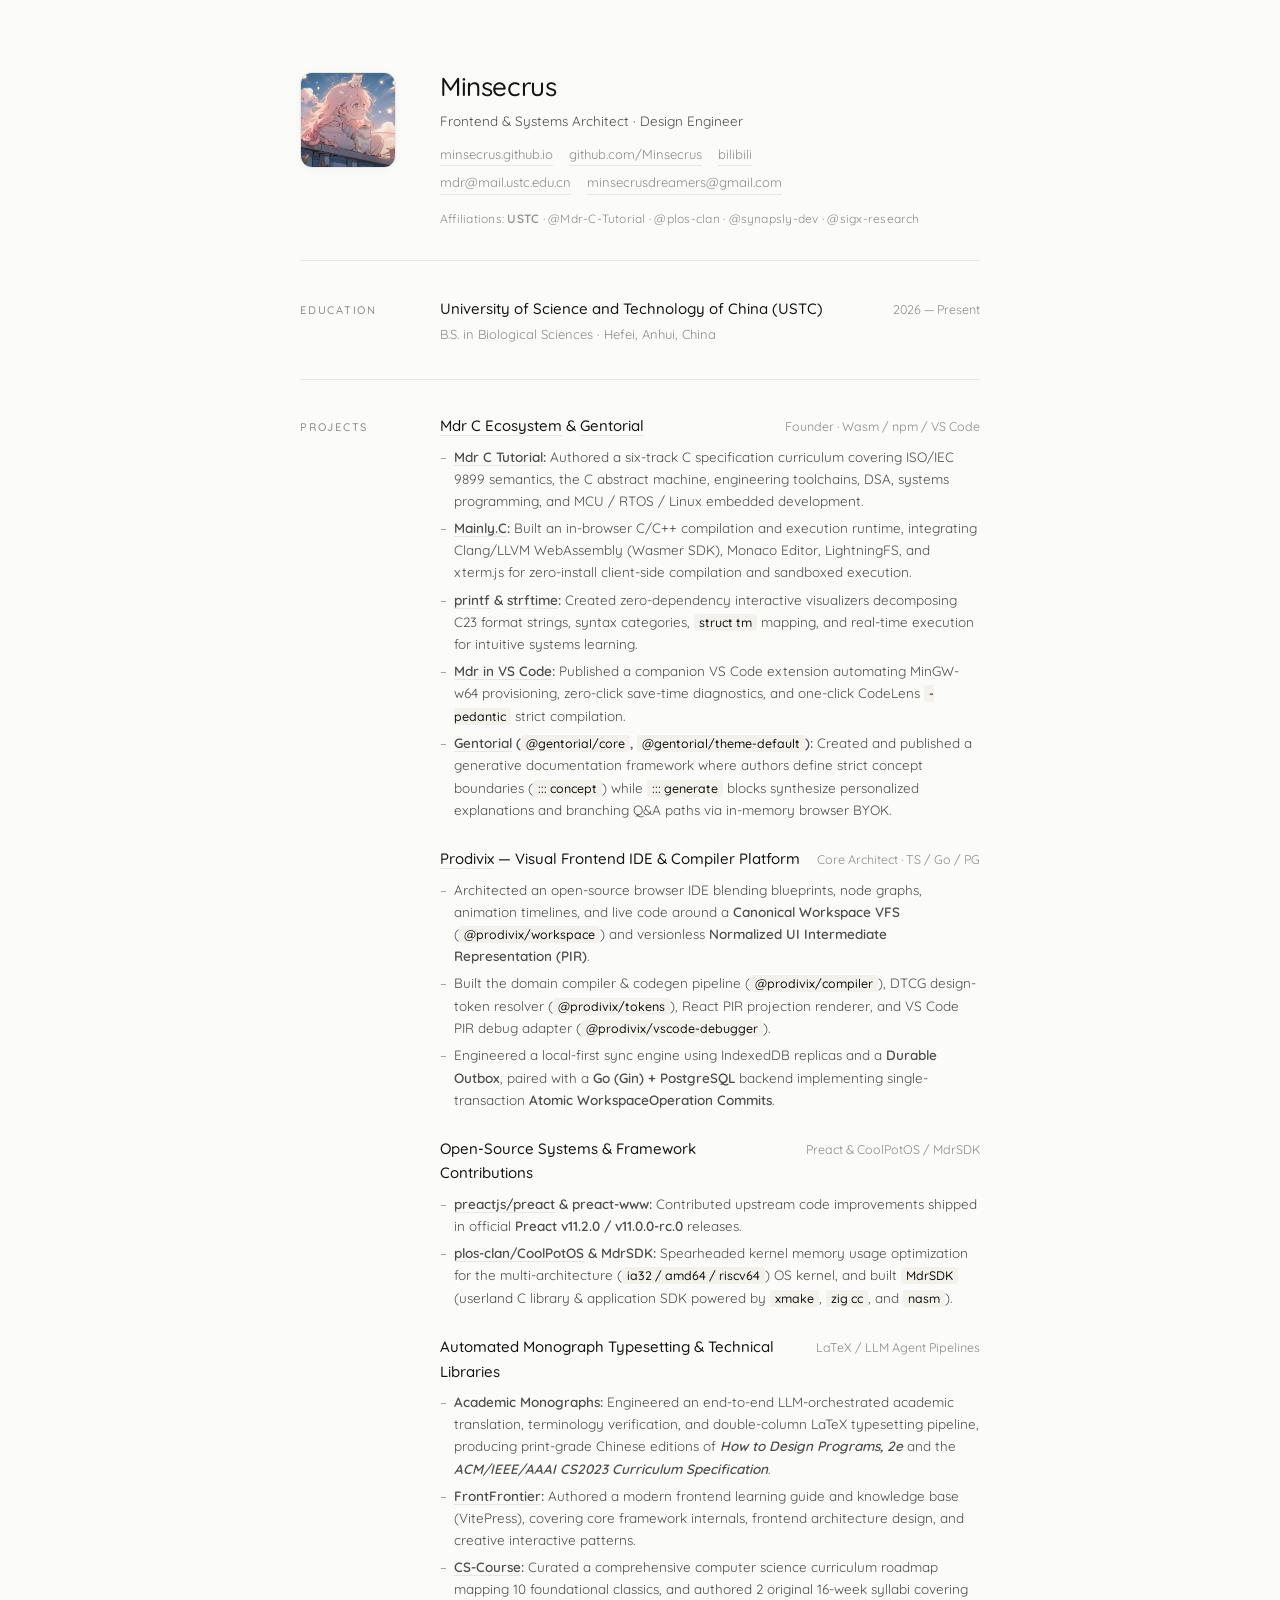
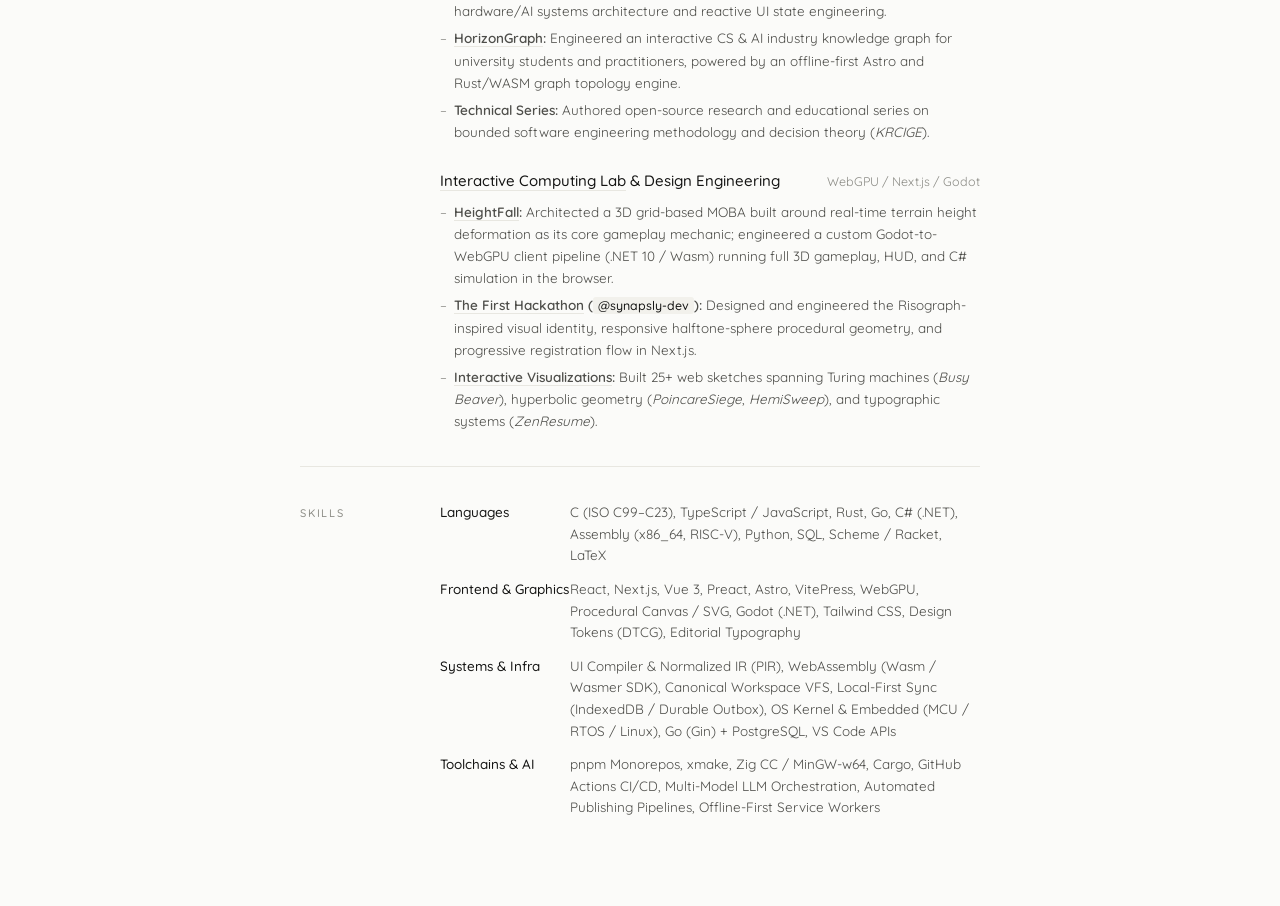
==== resume.html @ 726edc08 "feat: init minimalist resume with pages workflow and avatar" ====
<!doctype html>
<html lang="en">
  <head>
    <meta charset="UTF-8" />
    <meta name="viewport" content="width=device-width, initial-scale=1.0" />
    <title>Minsecrus — Curriculum Vitae</title>
    <link rel="preconnect" href="https://fonts.googleapis.com" />
    <link rel="preconnect" href="https://fonts.gstatic.com" crossorigin />
    <link
      href="https://fonts.googleapis.com/css2?family=Quicksand:wght@300;400;500;600&display=swap"
      rel="stylesheet"
    />
    <link rel="icon" type="image/svg+xml" href="favicon.svg" />
    <link rel="stylesheet" href="style.css" />
  </head>
  <body>
    <main>
      <header>
        <div class="avatar-wrap">
          <img src="avatar.jpg" alt="Minsecrus" class="avatar" />
        </div>
        <h1>Minsecrus</h1>
        <div class="subtitle">
          <span>Frontend &amp; Systems Architect &middot; Design Engineer</span>
          <span class="links">
            <a href="https://minsecrus.github.io" target="_blank" rel="noopener"
              >minsecrus.github.io</a
            >
            <a
              href="https://github.com/Minsecrus"
              target="_blank"
              rel="noopener"
              >github.com/Minsecrus</a
            >
            <a
              href="https://space.bilibili.com/1321913237"
              target="_blank"
              rel="noopener"
              >bilibili</a
            >
          </span>
        </div>
        <div class="contact-links">
          <a href="mailto:mdr&#64;mail.ustc.edu.cn">mdr&#64;mail.ustc.edu.cn</a>
          <a href="mailto:minsecrusdreamers&#64;gmail.com">minsecrusdreamers&#64;gmail.com</a>
        </div>
        <div class="org-badges">
          Affiliations: <strong>USTC</strong> &middot; &#64;Mdr-C-Tutorial &middot;
          &#64;plos-clan &middot; &#64;synapsly-dev &middot; &#64;sigx-research
        </div>
      </header>

      <!-- 01. EDUCATION -->
      <section>
        <div class="section-label">Education</div>
        <div>
          <div class="entry-head">
            <span class="entry-title"
              >University of Science and Technology of China (USTC)</span
            >
            <span class="entry-meta">2026 — Present</span>
          </div>
          <div class="entry-sub">
            B.S. in Biological Sciences &middot; Hefei, Anhui, China
          </div>
        </div>
      </section>

      <!-- 02. SELECTED PROJECTS -->
      <section>
        <div class="section-label">Projects</div>
        <div class="entries">
          <!-- Project 1: Mdr C Ecosystem & Gentorial -->
          <div>
            <div class="entry-head">
              <span class="entry-title">
                <a
                  href="https://github.com/Mdr-C-Tutorial/C"
                  target="_blank"
                  rel="noopener"
                  >Mdr C Ecosystem</a
                >
                &amp;
                <a
                  href="https://github.com/gentorial/gentorial"
                  target="_blank"
                  rel="noopener"
                  >Gentorial</a
                >
              </span>
              <span class="entry-meta"
                >Founder &middot; Wasm / npm / VS Code</span
              >
            </div>
            <ul class="entry-bullets">
              <li>
                <strong
                  ><a
                    href="https://mdr-c-tutorial.github.io/C"
                    target="_blank"
                    rel="noopener"
                    >Mdr C Tutorial</a
                  >:</strong
                >
                Authored a six-track C specification curriculum covering ISO/IEC
                9899 semantics, the C abstract machine, engineering toolchains,
                DSA, systems programming, and MCU / RTOS / Linux embedded
                development.
              </li>
              <li>
                <strong
                  ><a
                    href="https://minsecrus.github.io/Mainly.C/"
                    target="_blank"
                    rel="noopener"
                    >Mainly.C</a
                  >:</strong
                >
                Built an in-browser C/C++ compilation and execution runtime,
                integrating Clang/LLVM WebAssembly (Wasmer SDK), Monaco Editor,
                LightningFS, and xterm.js for zero-install client-side
                compilation and sandboxed execution.
              </li>
              <li>
                <strong
                  ><a
                    href="https://minsecrus.github.io/printf"
                    target="_blank"
                    rel="noopener"
                    >printf</a
                  >
                  &amp;
                  <a
                    href="https://minsecrus.github.io/strftime"
                    target="_blank"
                    rel="noopener"
                    >strftime</a
                  >:</strong
                >
                Created zero-dependency interactive visualizers decomposing C23
                format strings, syntax categories,
                <code>struct tm</code> mapping, and real-time execution for
                intuitive systems learning.
              </li>
              <li>
                <strong
                  ><a
                    href="https://github.com/Mdr-C-Tutorial/Mdr-in-VS-Code"
                    target="_blank"
                    rel="noopener"
                    >Mdr in VS Code</a
                  >:</strong
                >
                Published a companion VS Code extension automating MinGW-w64
                provisioning, zero-click save-time diagnostics, and one-click
                CodeLens <code>-pedantic</code> strict compilation.
              </li>
              <li>
                <strong
                  ><a
                    href="https://gentorial.github.io/gentorial/"
                    target="_blank"
                    rel="noopener"
                    >Gentorial</a
                  >
                  (<code>&#64;gentorial/core</code>,
                  <code>&#64;gentorial/theme-default</code>):</strong
                >
                Created and published a generative documentation framework where
                authors define strict concept boundaries (<code
                  >::: concept</code
                >) while <code>::: generate</code> blocks synthesize
                personalized explanations and branching Q&A paths via in-memory
                browser BYOK.
              </li>
            </ul>
          </div>

          <!-- Project 2: Prodivix -->
          <div>
            <div class="entry-head">
              <span class="entry-title">
                <a
                  href="https://github.com/prodivix/prodivix"
                  target="_blank"
                  rel="noopener"
                  >Prodivix</a
                >
                &mdash; Visual Frontend IDE &amp; Compiler Platform
              </span>
              <span class="entry-meta"
                >Core Architect &middot; TS / Go / PG</span
              >
            </div>
            <ul class="entry-bullets">
              <li>
                Architected an open-source browser IDE blending blueprints, node
                graphs, animation timelines, and live code around a
                <strong>Canonical Workspace VFS</strong>
                (<code>&#64;prodivix/workspace</code>) and versionless
                <strong>Normalized UI Intermediate Representation (PIR)</strong
                >.
              </li>
              <li>
                Built the domain compiler &amp; codegen pipeline
                (<code>&#64;prodivix/compiler</code>), DTCG design-token resolver
                (<code>&#64;prodivix/tokens</code>), React PIR projection renderer,
                and VS Code PIR debug adapter
                (<code>&#64;prodivix/vscode-debugger</code>).
              </li>
              <li>
                Engineered a local-first sync engine using IndexedDB replicas
                and a <strong>Durable Outbox</strong>, paired with a
                <strong>Go (Gin) + PostgreSQL</strong> backend implementing
                single-transaction
                <strong>Atomic WorkspaceOperation Commits</strong>.
              </li>
            </ul>
          </div>

          <!-- Project 3: Open-Source Contributions (Preact & CoolPotOS) -->
          <div>
            <div class="entry-head">
              <span class="entry-title">
                Open-Source Systems &amp; Framework Contributions
              </span>
              <span class="entry-meta">Preact &amp; CoolPotOS / MdrSDK</span>
            </div>
            <ul class="entry-bullets">
              <li>
                <strong
                  ><a
                    href="https://github.com/preactjs/preact"
                    target="_blank"
                    rel="noopener"
                    >preactjs/preact</a
                  >
                  &amp; preact-www:</strong
                >
                Contributed upstream code improvements shipped in official
                <strong>Preact v11.2.0 / v11.0.0-rc.0</strong> releases.
              </li>
              <li>
                <strong
                  ><a
                    href="https://github.com/plos-clan/CoolPotOS"
                    target="_blank"
                    rel="noopener"
                    >plos-clan/CoolPotOS</a
                  >
                  &amp; MdrSDK:</strong
                >
                Spearheaded kernel memory usage optimization for the
                multi-architecture (<code>ia32 / amd64 / riscv64</code>) OS
                kernel, and built <code>MdrSDK</code> (userland C library &amp;
                application SDK powered by <code>xmake</code>,
                <code>zig cc</code>, and <code>nasm</code>).
              </li>
            </ul>
          </div>

          <!-- Project 4: Automated Monograph Typesetting & Knowledge Libraries -->
          <div>
            <div class="entry-head">
              <span class="entry-title">
                Automated Monograph Typesetting &amp; Technical Libraries
              </span>
              <span class="entry-meta">LaTeX / LLM Agent Pipelines</span>
            </div>
            <ul class="entry-bullets">
              <li>
                <strong>Academic Monographs:</strong> Engineered an end-to-end
                LLM-orchestrated academic translation, terminology verification,
                and double-column LaTeX typesetting pipeline, producing
                print-grade Chinese editions of
                <strong><em>How to Design Programs, 2e</em></strong> and the
                <strong><em>ACM/IEEE/AAAI CS2023 Curriculum Specification</em></strong>.
              </li>
              <li>
                <strong
                  ><a
                    href="https://minsecrus.github.io/FrontFrontier/"
                    target="_blank"
                    rel="noopener"
                    >FrontFrontier</a
                  >:</strong
                >
                Authored a modern frontend learning guide and knowledge base
                (VitePress), covering core framework internals, frontend
                architecture design, and creative interactive patterns.
              </li>
              <li>
                <strong
                  ><a
                    href="https://minsecrus.github.io/CS-Course/"
                    target="_blank"
                    rel="noopener"
                    >CS-Course</a
                  >:</strong
                >
                Curated a comprehensive computer science curriculum roadmap
                mapping 10 foundational classics, and authored 2 original
                16-week syllabi covering hardware/AI systems architecture and
                reactive UI state engineering.
              </li>
              <li>
                <strong
                  ><a
                    href="https://mdr-tutorials.github.io/HorizonGraph/"
                    target="_blank"
                    rel="noopener"
                    >HorizonGraph</a
                  >:</strong
                >
                Engineered an interactive CS &amp; AI industry knowledge graph
                for university students and practitioners, powered by an
                offline-first Astro and Rust/WASM graph topology engine.
              </li>
              <li>
                <strong>Technical Series:</strong> Authored open-source research
                and educational series on bounded software engineering methodology
                and decision theory (<em>KRCIGE</em>).
              </li>
            </ul>
          </div>

          <!-- Project 5: Design Engineering & Interactive Computing Sketches -->
          <div>
            <div class="entry-head">
              <span class="entry-title">
                <a
                  href="https://minsecrus.github.io"
                  target="_blank"
                  rel="noopener"
                  >Interactive Computing Lab</a
                >
                &amp; Design Engineering
              </span>
              <span class="entry-meta">WebGPU / Next.js / Godot</span>
            </div>
            <ul class="entry-bullets">
              <li>
                <strong
                  ><a
                    href="https://minsecrus.github.io/HeightFall/"
                    target="_blank"
                    rel="noopener"
                    >HeightFall</a
                  >:</strong
                >
                Architected a 3D grid-based MOBA built around real-time terrain
                height deformation as its core gameplay mechanic; engineered a
                custom Godot-to-WebGPU client pipeline (.NET 10 / Wasm) running
                full 3D gameplay, HUD, and C# simulation in the browser.
              </li>
              <li>
                <strong
                  ><a
                    href="https://github.com/synapsly-dev"
                    target="_blank"
                    rel="noopener"
                    >The First Hackathon</a
                  >
                  (<code>&#64;synapsly-dev</code>):</strong
                >
                Designed and engineered the Risograph-inspired visual identity,
                responsive halftone-sphere procedural geometry, and progressive
                registration flow in Next.js.
              </li>
              <li>
                <strong
                  ><a
                    href="https://minsecrus.github.io"
                    target="_blank"
                    rel="noopener"
                    >Interactive Visualizations</a
                  >:</strong
                >
                Built 25+ web sketches spanning Turing machines (<em>Busy Beaver</em>),
                hyperbolic geometry (<em>PoincareSiege</em>, <em>HemiSweep</em>),
                and typographic systems (<em>ZenResume</em>).
              </li>
            </ul>
          </div>
        </div>
      </section>

      <!-- 03. SKILLS -->
      <section>
        <div class="section-label">Skills</div>
        <div class="skills-list">
          <div class="skill-row">
            <span class="skill-cat">Languages</span>
            <span class="skill-items"
              >C (ISO C99–C23), TypeScript / JavaScript, Rust, Go, C# (.NET),
              Assembly (x86_64, RISC-V), Python, SQL, Scheme / Racket,
              LaTeX</span
            >
          </div>
          <div class="skill-row">
            <span class="skill-cat">Frontend &amp; Graphics</span>
            <span class="skill-items"
              >React, Next.js, Vue 3, Preact, Astro, VitePress, WebGPU,
              Procedural Canvas / SVG, Godot (.NET), Tailwind CSS, Design Tokens
              (DTCG), Editorial Typography</span
            >
          </div>
          <div class="skill-row">
            <span class="skill-cat">Systems &amp; Infra</span>
            <span class="skill-items"
              >UI Compiler &amp; Normalized IR (PIR), WebAssembly (Wasm / Wasmer
              SDK), Canonical Workspace VFS, Local-First Sync (IndexedDB /
              Durable Outbox), OS Kernel &amp; Embedded (MCU / RTOS / Linux), Go
              (Gin) + PostgreSQL, VS Code APIs</span
            >
          </div>
          <div class="skill-row">
            <span class="skill-cat">Toolchains &amp; AI</span>
            <span class="skill-items"
              >pnpm Monorepos, xmake, Zig CC / MinGW-w64, Cargo, GitHub Actions
              CI/CD, Multi-Model LLM Orchestration, Automated Publishing
              Pipelines, Offline-First Service Workers</span
            >
          </div>
        </div>
      </section>
    </main>
  </body>
</html>
---- style.css ----
:root {
  --bg: #FBFBF9;
  --ink: #141413;
  --body: #4E4E4A;
  --muted: #8C8C86;
  --line: #E8E7E1;
  --code-bg: #F2F1EC;
}

* {
  box-sizing: border-box;
  margin: 0;
  padding: 0;
}

html, body {
  background-color: var(--bg);
  color: var(--ink);
  font-family: 'Quicksand', sans-serif;
  font-weight: 400;
  font-size: 14px;
  line-height: 1.64;
  font-variant-numeric: tabular-nums;
  -webkit-font-smoothing: antialiased;
  -moz-osx-font-smoothing: grayscale;
}

body {
  padding: 72px 28px 88px;
  display: flex;
  justify-content: center;
}

main {
  width: 100%;
  max-width: 680px;
}

/* Header */
header {
  display: grid;
  grid-template-columns: 140px 1fr;
  align-items: start;
  padding-bottom: 32px;
  border-bottom: 1px solid var(--line);
  margin-bottom: 36px;
}

.avatar-wrap {
  grid-column: 1;
  grid-row: 1 / span 4;
}

.avatar {
  width: 96px;
  height: 96px;
  border-radius: 12px;
  object-fit: cover;
  display: block;
  border: 1px solid var(--line);
  box-shadow: 0 2px 8px rgba(20, 20, 19, 0.04);
}

h1 {
  grid-column: 2;
  font-size: 26px;
  font-weight: 500;
  letter-spacing: -0.015em;
  color: var(--ink);
  line-height: 1.15;
}

.subtitle {
  grid-column: 2;
  margin-top: 8px;
  font-size: 13.5px;
  color: var(--body);
  display: flex;
  flex-wrap: wrap;
  justify-content: space-between;
  align-items: baseline;
  gap: 12px;
}

.contact-links {
  grid-column: 2;
  margin-top: 6px;
  font-size: 13px;
  color: var(--muted);
  display: flex;
  flex-wrap: wrap;
  gap: 16px;
}

.org-badges {
  grid-column: 2;
  margin-top: 14px;
  font-size: 12px;
  color: var(--muted);
  letter-spacing: 0.02em;
}

.links {
  display: flex;
  flex-wrap: wrap;
  gap: 16px;
  font-size: 13px;
  color: var(--muted);
}

a {
  color: inherit;
  text-decoration: none;
  border-bottom: 1px solid var(--line);
  transition: color 0.18s ease, border-color 0.18s ease;
}

a:hover {
  color: var(--ink);
  border-bottom-color: var(--ink);
}

strong {
  font-weight: 600;
}

code {
  font-family: 'Quicksand', sans-serif;
  font-weight: 500;
  font-size: 0.92em;
  background: var(--code-bg);
  padding: 1px 5px;
  border-radius: 3px;
  color: var(--ink);
}

/* Sections */
section {
  display: grid;
  grid-template-columns: 140px 1fr;
  align-items: baseline;
  padding-bottom: 34px;
  margin-bottom: 34px;
  border-bottom: 1px solid var(--line);
}

section:last-of-type {
  border-bottom: none;
  margin-bottom: 0;
  padding-bottom: 0;
}

.section-label {
  font-size: 11px;
  font-weight: 500;
  text-transform: uppercase;
  letter-spacing: 0.16em;
  color: var(--muted);
  user-select: none;
}

.entries {
  display: grid;
  gap: 26px;
}

.entry-head {
  display: flex;
  justify-content: space-between;
  align-items: baseline;
  gap: 16px;
}

.entry-title {
  font-size: 15px;
  font-weight: 500;
  color: var(--ink);
}

.entry-meta {
  font-size: 12.5px;
  color: var(--muted);
  white-space: nowrap;
}

.entry-sub {
  font-size: 13px;
  color: var(--muted);
  margin-top: 2px;
}

.entry-desc {
  margin-top: 7px;
  font-size: 13.5px;
  color: var(--body);
  line-height: 1.68;
}

.entry-bullets {
  margin-top: 7px;
  display: grid;
  gap: 5px;
  list-style: none;
  font-size: 13.5px;
  color: var(--body);
}

.entry-bullets li {
  position: relative;
  padding-left: 14px;
}

.entry-bullets li::before {
  content: "–";
  position: absolute;
  left: 0;
  color: var(--muted);
}

/* Skills Matrix */
.skills-list {
  display: grid;
  gap: 12px;
}

.skill-row {
  display: grid;
  grid-template-columns: 130px 1fr;
  align-items: baseline;
  font-size: 13.5px;
}

.skill-cat {
  color: var(--ink);
  font-weight: 500;
}

.skill-items {
  color: var(--body);
  line-height: 1.6;
}

/* Mobile Responsive */
@media (max-width: 600px) {
  body {
    padding: 40px 20px 56px;
  }
  header, section {
    grid-template-columns: 1fr;
    gap: 12px;
  }
  .avatar-wrap {
    grid-column: 1;
    grid-row: auto;
    margin-bottom: 4px;
  }
  .avatar {
    width: 76px;
    height: 76px;
  }
  h1, .subtitle, .contact-links, .org-badges {
    grid-column: 1;
  }
  .entry-head {
    flex-direction: column;
    gap: 2px;
  }
  .skill-row {
    grid-template-columns: 1fr;
    gap: 2px;
  }
}

/* Print / Single-Page A4 Optimization */
@media print {
  @page {
    size: A4 portrait;
    margin: 12mm 15mm;
  }
  html, body {
    background: #FFFFFF;
    font-size: 11.5px;
    line-height: 1.48;
    padding: 0;
  }
  main {
    max-width: 100%;
  }
  header {
    padding-bottom: 14px;
    margin-bottom: 16px;
  }
  .avatar {
    width: 68px;
    height: 68px;
  }
  h1 {
    font-size: 20px;
  }
  section {
    padding-bottom: 14px;
    margin-bottom: 14px;
  }
  .entries {
    gap: 12px;
  }
  .entry-title {
    font-size: 12.5px;
  }
  .entry-desc, .entry-bullets, .skill-row {
    font-size: 11.2px;
  }
  .skills-list {
    gap: 6px;
  }
}
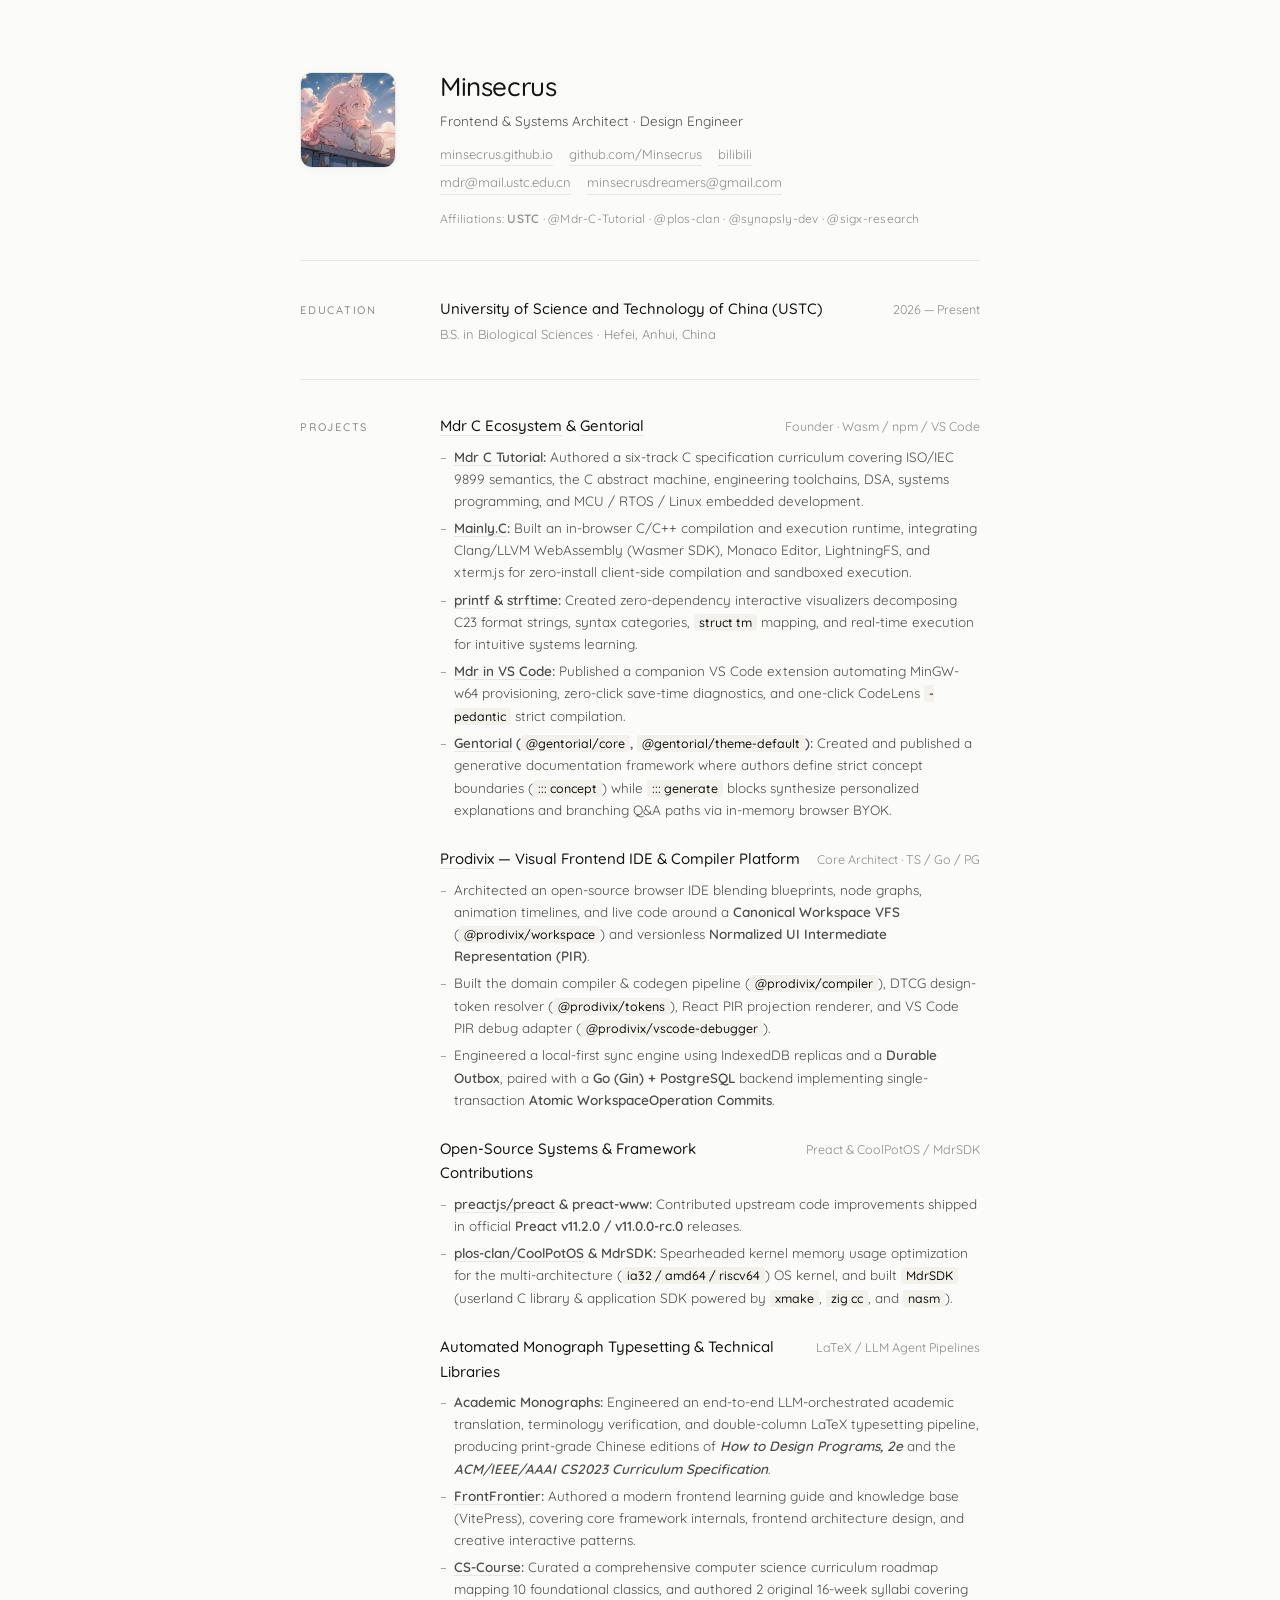
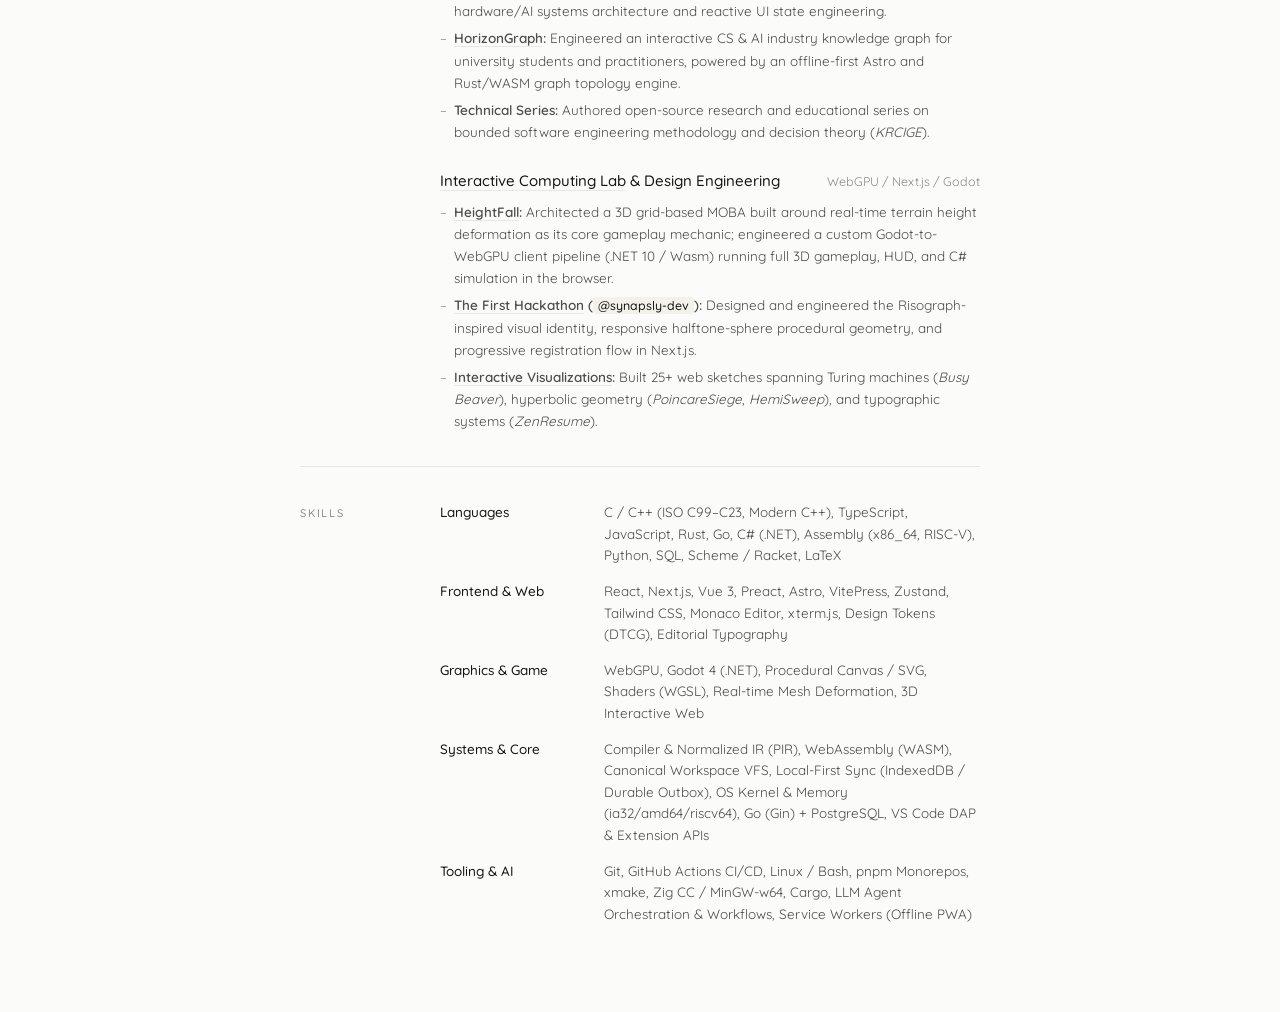
==== commit 7f5bf0c4: "fix: refine skills layout, fix column collision, and expand tech matrix" ====
--- a/resume.html
+++ b/resume.html
@@ -392,34 +392,41 @@
           <div class="skill-row">
             <span class="skill-cat">Languages</span>
             <span class="skill-items"
-              >C (ISO C99–C23), TypeScript / JavaScript, Rust, Go, C# (.NET),
-              Assembly (x86_64, RISC-V), Python, SQL, Scheme / Racket,
-              LaTeX</span
+              >C / C++ (ISO C99–C23, Modern C++), TypeScript, JavaScript, Rust,
+              Go, C# (.NET), Assembly (x86_64, RISC-V), Python, SQL, Scheme /
+              Racket, LaTeX</span
             >
           </div>
           <div class="skill-row">
-            <span class="skill-cat">Frontend &amp; Graphics</span>
+            <span class="skill-cat">Frontend &amp; Web</span>
             <span class="skill-items"
-              >React, Next.js, Vue 3, Preact, Astro, VitePress, WebGPU,
-              Procedural Canvas / SVG, Godot (.NET), Tailwind CSS, Design Tokens
-              (DTCG), Editorial Typography</span
+              >React, Next.js, Vue 3, Preact, Astro, VitePress, Zustand,
+              Tailwind CSS, Monaco Editor, xterm.js, Design Tokens (DTCG),
+              Editorial Typography</span
             >
           </div>
           <div class="skill-row">
-            <span class="skill-cat">Systems &amp; Infra</span>
+            <span class="skill-cat">Graphics &amp; Game</span>
             <span class="skill-items"
-              >UI Compiler &amp; Normalized IR (PIR), WebAssembly (Wasm / Wasmer
-              SDK), Canonical Workspace VFS, Local-First Sync (IndexedDB /
-              Durable Outbox), OS Kernel &amp; Embedded (MCU / RTOS / Linux), Go
-              (Gin) + PostgreSQL, VS Code APIs</span
+              >WebGPU, Godot 4 (.NET), Procedural Canvas / SVG, Shaders (WGSL),
+              Real-time Mesh Deformation, 3D Interactive Web</span
             >
           </div>
           <div class="skill-row">
-            <span class="skill-cat">Toolchains &amp; AI</span>
+            <span class="skill-cat">Systems &amp; Core</span>
             <span class="skill-items"
-              >pnpm Monorepos, xmake, Zig CC / MinGW-w64, Cargo, GitHub Actions
-              CI/CD, Multi-Model LLM Orchestration, Automated Publishing
-              Pipelines, Offline-First Service Workers</span
+              >Compiler &amp; Normalized IR (PIR), WebAssembly (WASM), Canonical
+              Workspace VFS, Local-First Sync (IndexedDB / Durable Outbox), OS
+              Kernel &amp; Memory (ia32/amd64/riscv64), Go (Gin) + PostgreSQL,
+              VS Code DAP &amp; Extension APIs</span
+            >
+          </div>
+          <div class="skill-row">
+            <span class="skill-cat">Tooling &amp; AI</span>
+            <span class="skill-items"
+              >Git, GitHub Actions CI/CD, Linux / Bash, pnpm Monorepos, xmake,
+              Zig CC / MinGW-w64, Cargo, LLM Agent Orchestration &amp;
+              Workflows, Service Workers (Offline PWA)</span
             >
           </div>
         </div>
--- a/style.css
+++ b/style.css
@@ -220,12 +220,13 @@
 /* Skills Matrix */
 .skills-list {
   display: grid;
-  gap: 12px;
+  gap: 14px;
 }
 
 .skill-row {
   display: grid;
-  grid-template-columns: 130px 1fr;
+  grid-template-columns: 140px 1fr;
+  column-gap: 24px;
   align-items: baseline;
   font-size: 13.5px;
 }
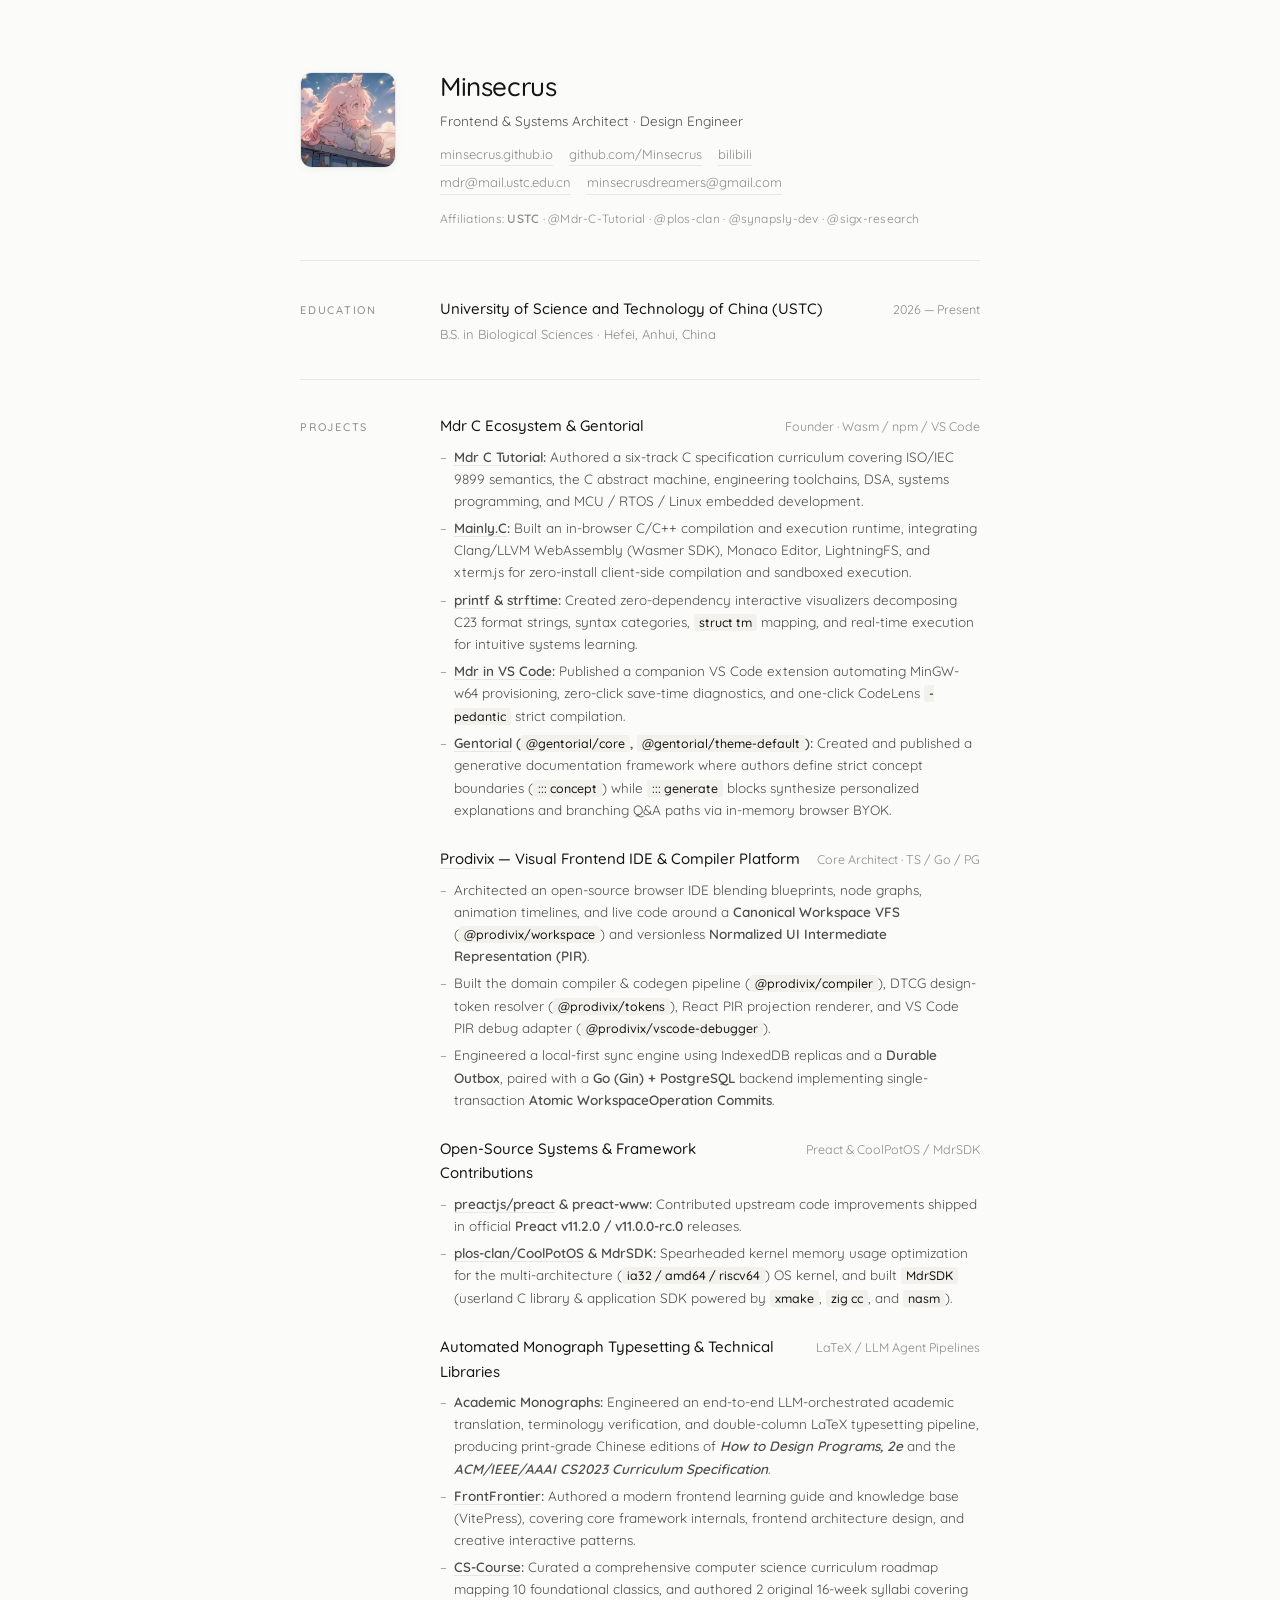
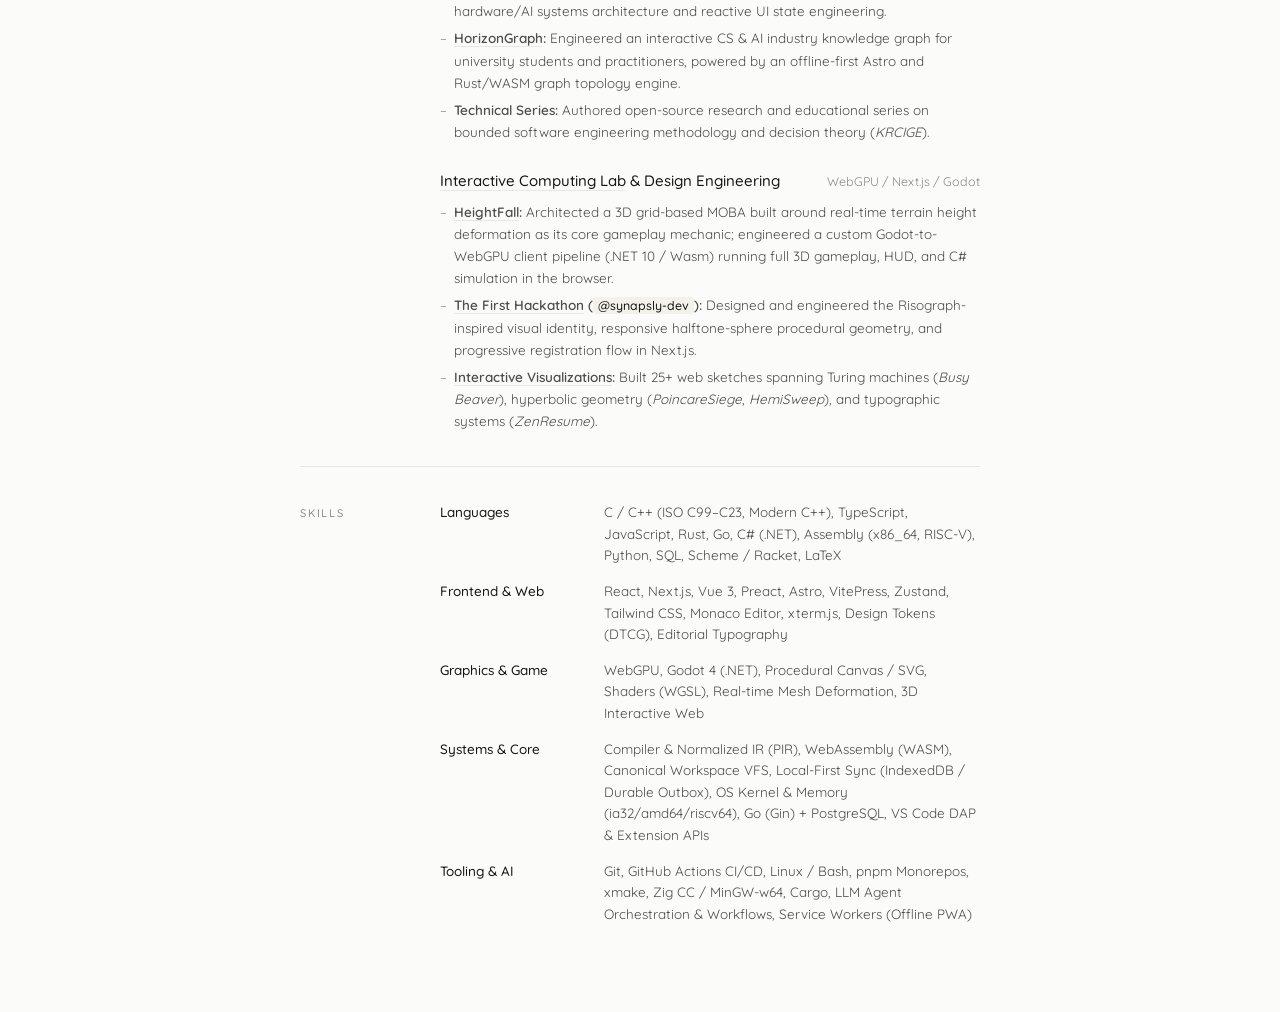
==== commit 62059ca5: "refactor: remove links from Mdr C Ecosystem & Gentorial entry title" ====
--- a/resume.html
+++ b/resume.html
@@ -74,19 +74,7 @@
           <div>
             <div class="entry-head">
               <span class="entry-title">
-                <a
-                  href="https://github.com/Mdr-C-Tutorial/C"
-                  target="_blank"
-                  rel="noopener"
-                  >Mdr C Ecosystem</a
-                >
-                &amp;
-                <a
-                  href="https://github.com/gentorial/gentorial"
-                  target="_blank"
-                  rel="noopener"
-                  >Gentorial</a
-                >
+                Mdr C Ecosystem &amp; Gentorial
               </span>
               <span class="entry-meta"
                 >Founder &middot; Wasm / npm / VS Code</span
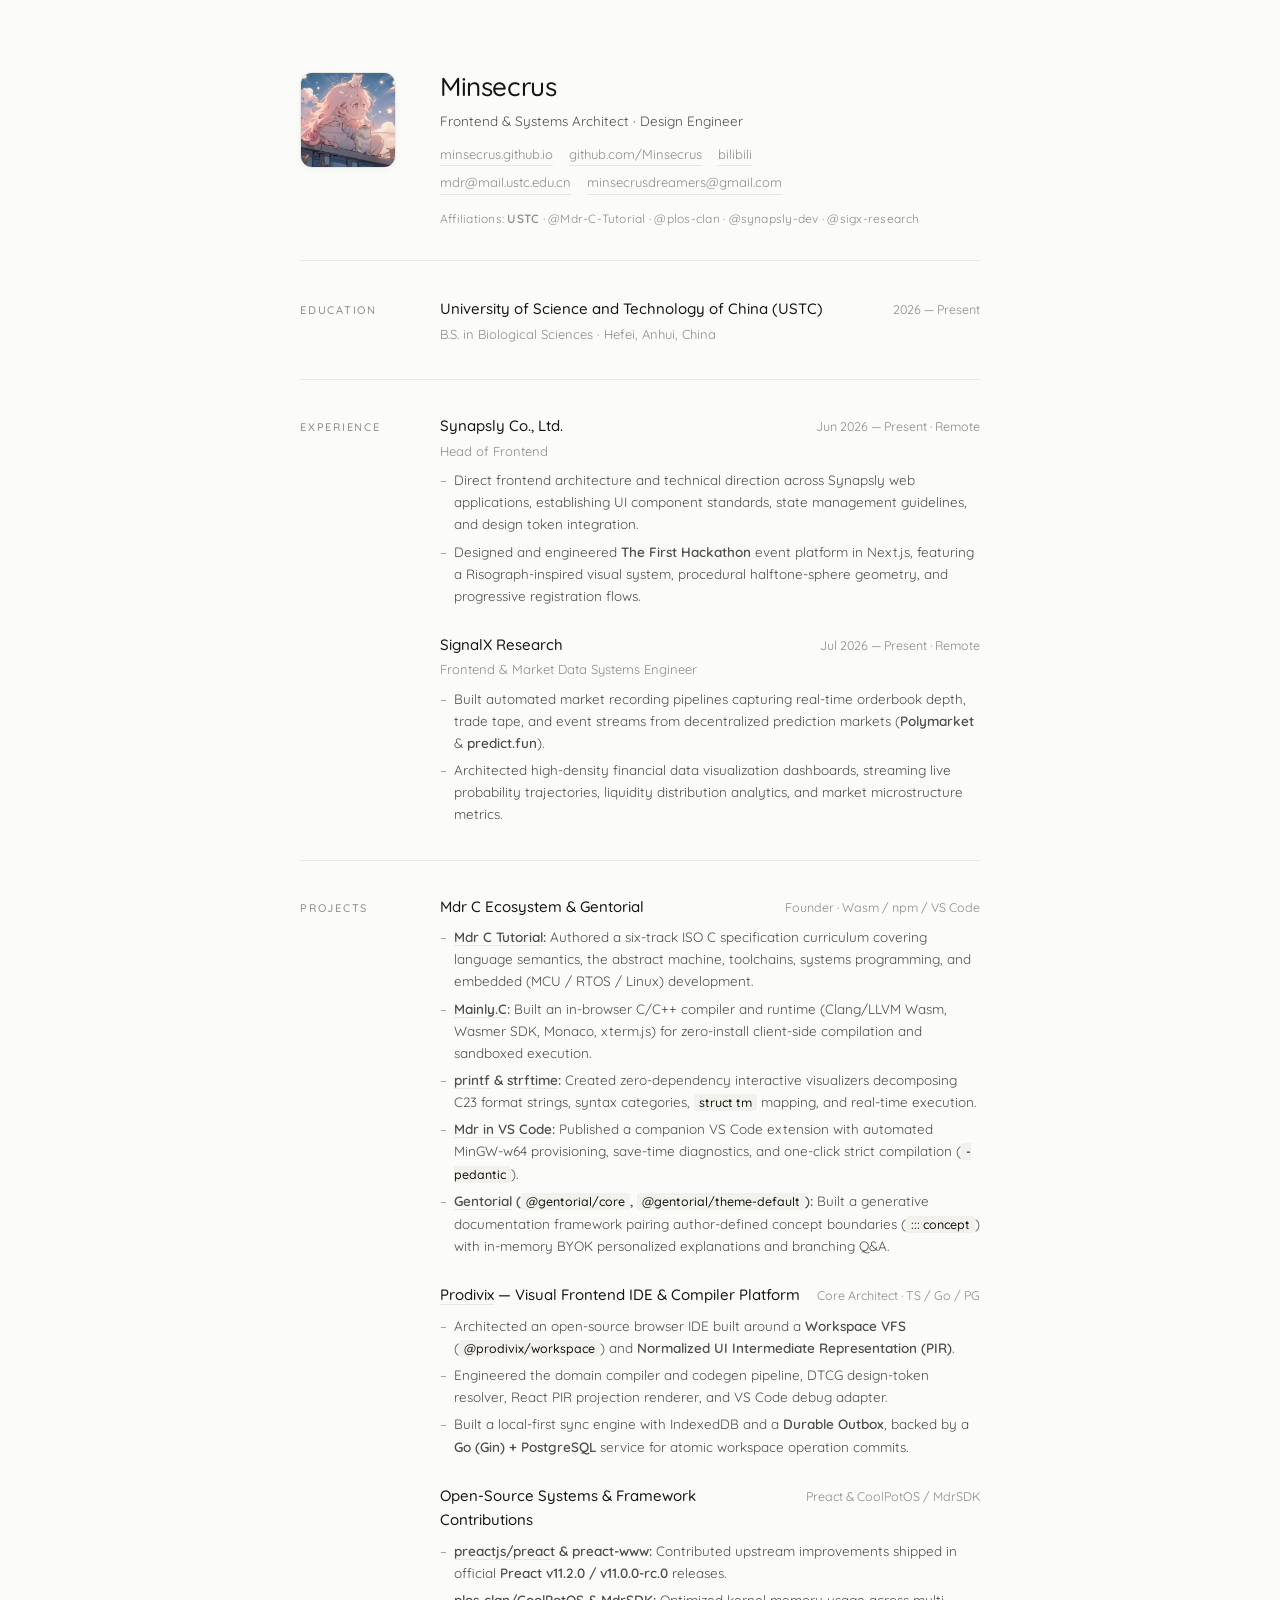
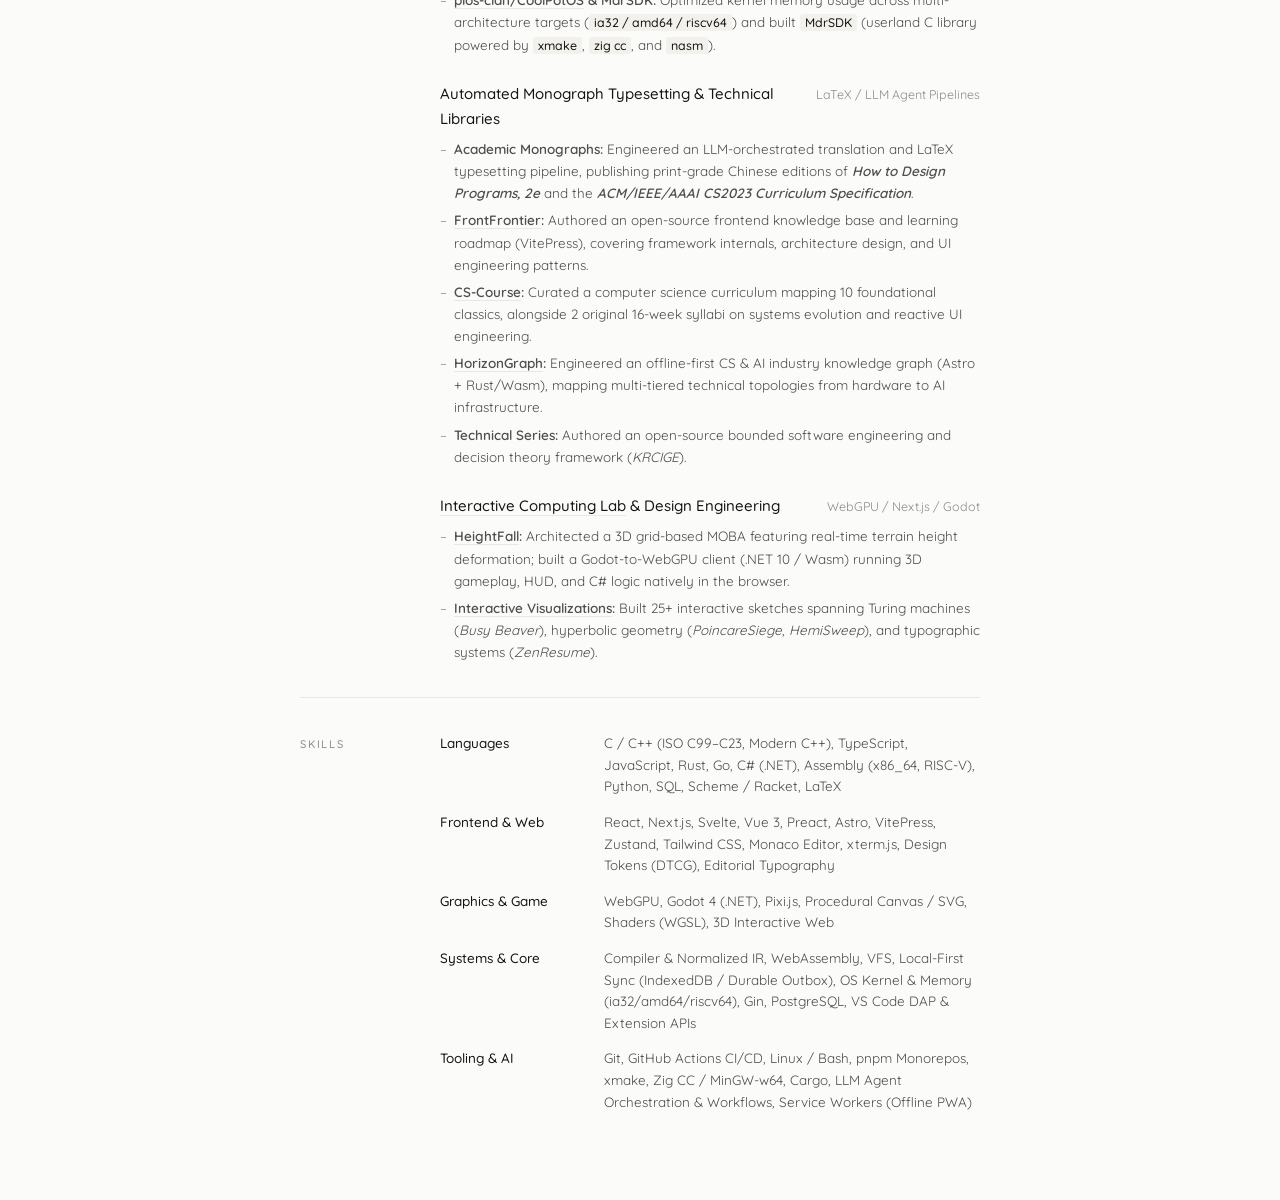
==== commit 12d533b1: "docs: add Experience section, refine Skills taxonomy, and trim project descriptions" ====
--- a/resume.html
+++ b/resume.html
@@ -66,7 +66,59 @@
         </div>
       </section>
 
-      <!-- 02. SELECTED PROJECTS -->
+      <!-- 02. EXPERIENCE -->
+      <section>
+        <div class="section-label">Experience</div>
+        <div class="entries">
+          <!-- Synapsly -->
+          <div>
+            <div class="entry-head">
+              <span class="entry-title">Synapsly Co., Ltd.</span>
+              <span class="entry-meta">Jun 2026 — Present &middot; Remote</span>
+            </div>
+            <div class="entry-sub">Head of Frontend</div>
+            <ul class="entry-bullets">
+              <li>
+                Direct frontend architecture and technical direction across
+                Synapsly web applications, establishing UI component standards,
+                state management guidelines, and design token integration.
+              </li>
+              <li>
+                Designed and engineered <strong>The First Hackathon</strong>
+                event platform in Next.js, featuring a Risograph-inspired visual
+                system, procedural halftone-sphere geometry, and progressive
+                registration flows.
+              </li>
+            </ul>
+          </div>
+
+          <!-- SignalX Research -->
+          <div>
+            <div class="entry-head">
+              <span class="entry-title">SignalX Research</span>
+              <span class="entry-meta">Jul 2026 — Present &middot; Remote</span>
+            </div>
+            <div class="entry-sub">
+              Frontend &amp; Market Data Systems Engineer
+            </div>
+            <ul class="entry-bullets">
+              <li>
+                Built automated market recording pipelines capturing real-time
+                orderbook depth, trade tape, and event streams from decentralized
+                prediction markets (<strong>Polymarket</strong> &amp;
+                <strong>predict.fun</strong>).
+              </li>
+              <li>
+                Architected high-density financial data visualization
+                dashboards, streaming live probability trajectories, liquidity
+                distribution analytics, and market microstructure metrics.
+              </li>
+            </ul>
+          </div>
+        </div>
+      </section>
+
+      <!-- 03. SELECTED PROJECTS -->
       <section>
         <div class="section-label">Projects</div>
         <div class="entries">
@@ -90,10 +142,9 @@
                     >Mdr C Tutorial</a
                   >:</strong
                 >
-                Authored a six-track C specification curriculum covering ISO/IEC
-                9899 semantics, the C abstract machine, engineering toolchains,
-                DSA, systems programming, and MCU / RTOS / Linux embedded
-                development.
+                Authored a six-track ISO C specification curriculum covering
+                language semantics, the abstract machine, toolchains, systems
+                programming, and embedded (MCU / RTOS / Linux) development.
               </li>
               <li>
                 <strong
@@ -104,9 +155,8 @@
                     >Mainly.C</a
                   >:</strong
                 >
-                Built an in-browser C/C++ compilation and execution runtime,
-                integrating Clang/LLVM WebAssembly (Wasmer SDK), Monaco Editor,
-                LightningFS, and xterm.js for zero-install client-side
+                Built an in-browser C/C++ compiler and runtime (Clang/LLVM Wasm,
+                Wasmer SDK, Monaco, xterm.js) for zero-install client-side
                 compilation and sandboxed execution.
               </li>
               <li>
@@ -127,8 +177,7 @@
                 >
                 Created zero-dependency interactive visualizers decomposing C23
                 format strings, syntax categories,
-                <code>struct tm</code> mapping, and real-time execution for
-                intuitive systems learning.
+                <code>struct tm</code> mapping, and real-time execution.
               </li>
               <li>
                 <strong
@@ -139,9 +188,9 @@
                     >Mdr in VS Code</a
                   >:</strong
                 >
-                Published a companion VS Code extension automating MinGW-w64
-                provisioning, zero-click save-time diagnostics, and one-click
-                CodeLens <code>-pedantic</code> strict compilation.
+                Published a companion VS Code extension with automated
+                MinGW-w64 provisioning, save-time diagnostics, and one-click
+                strict compilation (<code>-pedantic</code>).
               </li>
               <li>
                 <strong
@@ -154,12 +203,9 @@
                   (<code>&#64;gentorial/core</code>,
                   <code>&#64;gentorial/theme-default</code>):</strong
                 >
-                Created and published a generative documentation framework where
-                authors define strict concept boundaries (<code
-                  >::: concept</code
-                >) while <code>::: generate</code> blocks synthesize
-                personalized explanations and branching Q&A paths via in-memory
-                browser BYOK.
+                Built a generative documentation framework pairing author-defined
+                concept boundaries (<code>::: concept</code>) with in-memory
+                BYOK personalized explanations and branching Q&amp;A.
               </li>
             </ul>
           </div>
@@ -182,26 +228,20 @@
             </div>
             <ul class="entry-bullets">
               <li>
-                Architected an open-source browser IDE blending blueprints, node
-                graphs, animation timelines, and live code around a
-                <strong>Canonical Workspace VFS</strong>
-                (<code>&#64;prodivix/workspace</code>) and versionless
-                <strong>Normalized UI Intermediate Representation (PIR)</strong
-                >.
-              </li>
-              <li>
-                Built the domain compiler &amp; codegen pipeline
-                (<code>&#64;prodivix/compiler</code>), DTCG design-token resolver
-                (<code>&#64;prodivix/tokens</code>), React PIR projection renderer,
-                and VS Code PIR debug adapter
-                (<code>&#64;prodivix/vscode-debugger</code>).
-              </li>
-              <li>
-                Engineered a local-first sync engine using IndexedDB replicas
-                and a <strong>Durable Outbox</strong>, paired with a
-                <strong>Go (Gin) + PostgreSQL</strong> backend implementing
-                single-transaction
-                <strong>Atomic WorkspaceOperation Commits</strong>.
+                Architected an open-source browser IDE built around a
+                <strong>Workspace VFS</strong> (<code>&#64;prodivix/workspace</code>)
+                and <strong>Normalized UI Intermediate Representation (PIR)</strong>.
+              </li>
+              <li>
+                Engineered the domain compiler and codegen pipeline, DTCG
+                design-token resolver, React PIR projection renderer, and VS
+                Code debug adapter.
+              </li>
+              <li>
+                Built a local-first sync engine with IndexedDB and a
+                <strong>Durable Outbox</strong>, backed by a
+                <strong>Go (Gin) + PostgreSQL</strong> service for atomic
+                workspace operation commits.
               </li>
             </ul>
           </div>
@@ -225,7 +265,7 @@
                   >
                   &amp; preact-www:</strong
                 >
-                Contributed upstream code improvements shipped in official
+                Contributed upstream improvements shipped in official
                 <strong>Preact v11.2.0 / v11.0.0-rc.0</strong> releases.
               </li>
               <li>
@@ -238,11 +278,10 @@
                   >
                   &amp; MdrSDK:</strong
                 >
-                Spearheaded kernel memory usage optimization for the
-                multi-architecture (<code>ia32 / amd64 / riscv64</code>) OS
-                kernel, and built <code>MdrSDK</code> (userland C library &amp;
-                application SDK powered by <code>xmake</code>,
-                <code>zig cc</code>, and <code>nasm</code>).
+                Optimized kernel memory usage across multi-architecture targets
+                (<code>ia32 / amd64 / riscv64</code>) and built
+                <code>MdrSDK</code> (userland C library powered by
+                <code>xmake</code>, <code>zig cc</code>, and <code>nasm</code>).
               </li>
             </ul>
           </div>
@@ -257,10 +296,9 @@
             </div>
             <ul class="entry-bullets">
               <li>
-                <strong>Academic Monographs:</strong> Engineered an end-to-end
-                LLM-orchestrated academic translation, terminology verification,
-                and double-column LaTeX typesetting pipeline, producing
-                print-grade Chinese editions of
+                <strong>Academic Monographs:</strong> Engineered an
+                LLM-orchestrated translation and LaTeX typesetting pipeline,
+                publishing print-grade Chinese editions of
                 <strong><em>How to Design Programs, 2e</em></strong> and the
                 <strong><em>ACM/IEEE/AAAI CS2023 Curriculum Specification</em></strong>.
               </li>
@@ -273,9 +311,9 @@
                     >FrontFrontier</a
                   >:</strong
                 >
-                Authored a modern frontend learning guide and knowledge base
-                (VitePress), covering core framework internals, frontend
-                architecture design, and creative interactive patterns.
+                Authored an open-source frontend knowledge base and learning
+                roadmap (VitePress), covering framework internals, architecture
+                design, and UI engineering patterns.
               </li>
               <li>
                 <strong
@@ -286,10 +324,9 @@
                     >CS-Course</a
                   >:</strong
                 >
-                Curated a comprehensive computer science curriculum roadmap
-                mapping 10 foundational classics, and authored 2 original
-                16-week syllabi covering hardware/AI systems architecture and
-                reactive UI state engineering.
+                Curated a computer science curriculum mapping 10 foundational
+                classics, alongside 2 original 16-week syllabi on systems
+                evolution and reactive UI engineering.
               </li>
               <li>
                 <strong
@@ -300,14 +337,14 @@
                     >HorizonGraph</a
                   >:</strong
                 >
-                Engineered an interactive CS &amp; AI industry knowledge graph
-                for university students and practitioners, powered by an
-                offline-first Astro and Rust/WASM graph topology engine.
-              </li>
-              <li>
-                <strong>Technical Series:</strong> Authored open-source research
-                and educational series on bounded software engineering methodology
-                and decision theory (<em>KRCIGE</em>).
+                Engineered an offline-first CS &amp; AI industry knowledge
+                graph (Astro + Rust/Wasm), mapping multi-tiered technical
+                topologies from hardware to AI infrastructure.
+              </li>
+              <li>
+                <strong>Technical Series:</strong> Authored an open-source
+                bounded software engineering and decision theory framework
+                (<em>KRCIGE</em>).
               </li>
             </ul>
           </div>
@@ -336,24 +373,10 @@
                     >HeightFall</a
                   >:</strong
                 >
-                Architected a 3D grid-based MOBA built around real-time terrain
-                height deformation as its core gameplay mechanic; engineered a
-                custom Godot-to-WebGPU client pipeline (.NET 10 / Wasm) running
-                full 3D gameplay, HUD, and C# simulation in the browser.
-              </li>
-              <li>
-                <strong
-                  ><a
-                    href="https://github.com/synapsly-dev"
-                    target="_blank"
-                    rel="noopener"
-                    >The First Hackathon</a
-                  >
-                  (<code>&#64;synapsly-dev</code>):</strong
-                >
-                Designed and engineered the Risograph-inspired visual identity,
-                responsive halftone-sphere procedural geometry, and progressive
-                registration flow in Next.js.
+                Architected a 3D grid-based MOBA featuring real-time terrain
+                height deformation; built a Godot-to-WebGPU client (.NET 10 /
+                Wasm) running 3D gameplay, HUD, and C# logic natively in the
+                browser.
               </li>
               <li>
                 <strong
@@ -364,16 +387,17 @@
                     >Interactive Visualizations</a
                   >:</strong
                 >
-                Built 25+ web sketches spanning Turing machines (<em>Busy Beaver</em>),
-                hyperbolic geometry (<em>PoincareSiege</em>, <em>HemiSweep</em>),
-                and typographic systems (<em>ZenResume</em>).
+                Built 25+ interactive sketches spanning Turing machines
+                (<em>Busy Beaver</em>), hyperbolic geometry
+                (<em>PoincareSiege</em>, <em>HemiSweep</em>), and typographic
+                systems (<em>ZenResume</em>).
               </li>
             </ul>
           </div>
         </div>
       </section>
 
-      <!-- 03. SKILLS -->
+      <!-- 04. SKILLS -->
       <section>
         <div class="section-label">Skills</div>
         <div class="skills-list">
@@ -388,7 +412,7 @@
           <div class="skill-row">
             <span class="skill-cat">Frontend &amp; Web</span>
             <span class="skill-items"
-              >React, Next.js, Vue 3, Preact, Astro, VitePress, Zustand,
+              >React, Next.js, Svelte, Vue 3, Preact, Astro, VitePress, Zustand,
               Tailwind CSS, Monaco Editor, xterm.js, Design Tokens (DTCG),
               Editorial Typography</span
             >
@@ -396,17 +420,17 @@
           <div class="skill-row">
             <span class="skill-cat">Graphics &amp; Game</span>
             <span class="skill-items"
-              >WebGPU, Godot 4 (.NET), Procedural Canvas / SVG, Shaders (WGSL),
-              Real-time Mesh Deformation, 3D Interactive Web</span
+              >WebGPU, Godot 4 (.NET), Pixi.js, Procedural Canvas / SVG, Shaders
+              (WGSL), 3D Interactive Web</span
             >
           </div>
           <div class="skill-row">
             <span class="skill-cat">Systems &amp; Core</span>
             <span class="skill-items"
-              >Compiler &amp; Normalized IR (PIR), WebAssembly (WASM), Canonical
-              Workspace VFS, Local-First Sync (IndexedDB / Durable Outbox), OS
-              Kernel &amp; Memory (ia32/amd64/riscv64), Go (Gin) + PostgreSQL,
-              VS Code DAP &amp; Extension APIs</span
+              >Compiler &amp; Normalized IR, WebAssembly, VFS, Local-First
+              Sync (IndexedDB / Durable Outbox), OS Kernel &amp; Memory
+              (ia32/amd64/riscv64), Gin, PostgreSQL, VS Code DAP &amp; Extension
+              APIs</span
             >
           </div>
           <div class="skill-row">
